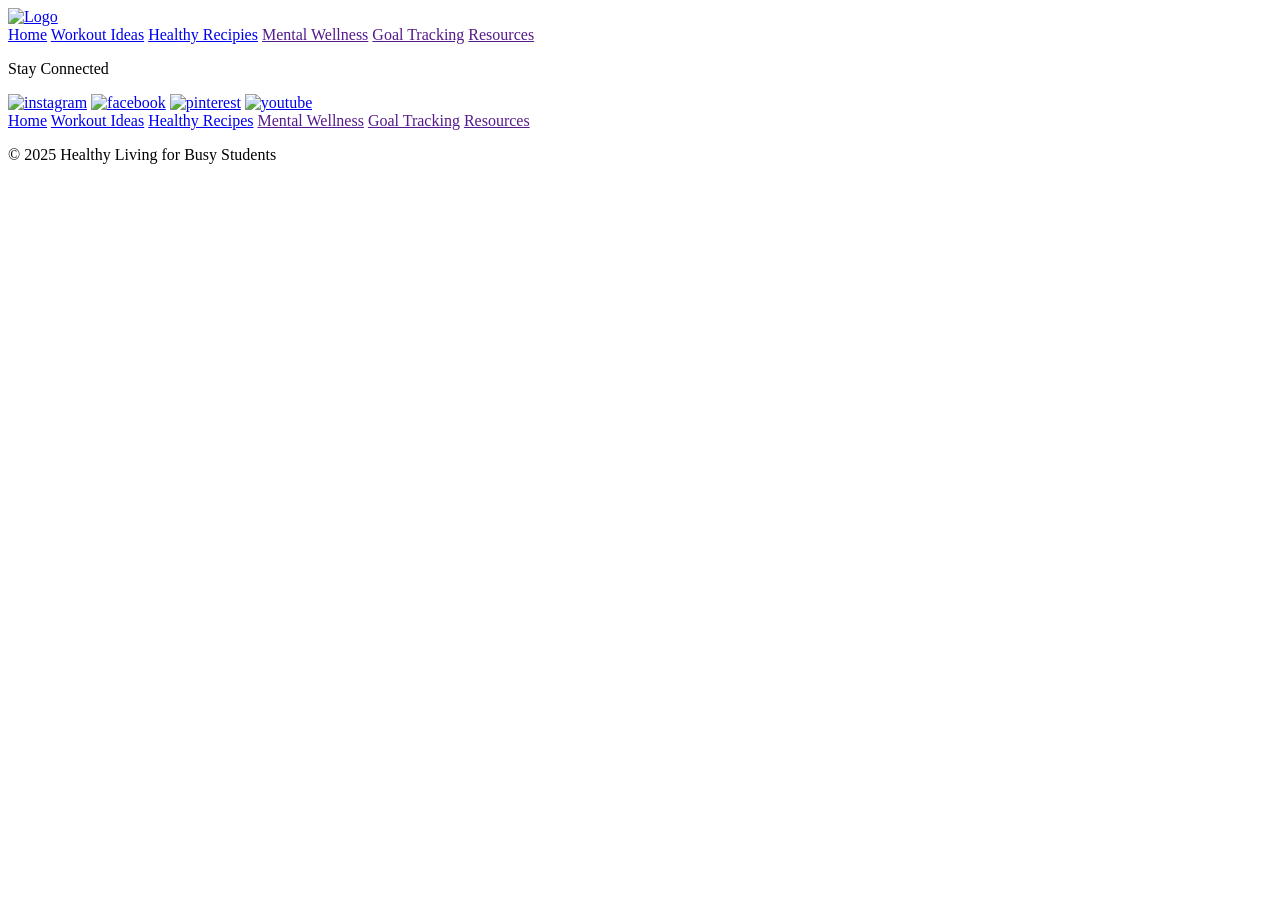
==== recipes.html @ 2e321d7a "more aligned with her wireframes" ====
<!DOCTYPE html>
<html lang="en">
<head>
    <meta charset="UTF-8">
    <meta name="viewport" content="width=device-width, initial-scale=1.0">
    <title>Document</title>
</head>
<body>
    <header>
            <a href="index.html" id="logo">
                <img src="images/logo.png" alt="Logo" class="logo">
            </a>
            <nav>
                <a href="index.html">Home</a>
                <a href="workout.html">Workout Ideas</a>
                <a href="recipes.html">Healthy Recipies</a>
                <a href="">Mental Wellness</a>
                <a href="">Goal Tracking</a>
                <a href="">Resources</a>
            </nav>
    </header>
    <main>
        
    </main>
    <footer>
        <div class="social">
            <p>Stay Connected</p>
            <a href="#" target="_blank"><img src="images/instagram.png" alt="instagram"></a>
            <a href="#" target="_blank"><img src="images/facebook.png" alt="facebook"></a>
            <a href="#" target="_blank"><img src="images/pinterest.png" alt="pinterest"></a>
            <a href="#" target="_blank"><img src="images/youtube.png" alt="youtube"></a>
        </div>
        <nav>
            <a href="index.html">Home</a>
            <a href="workout.html">Workout Ideas</a>
            <a href="recipes.html">Healthy Recipes</a>
            <a href="">Mental Wellness</a>
            <a href="">Goal Tracking</a>
            <a href="">Resources</a>
        </nav>
        <p>&copy; 2025 Healthy Living for Busy Students</p>
    </footer>
</body>
</html>
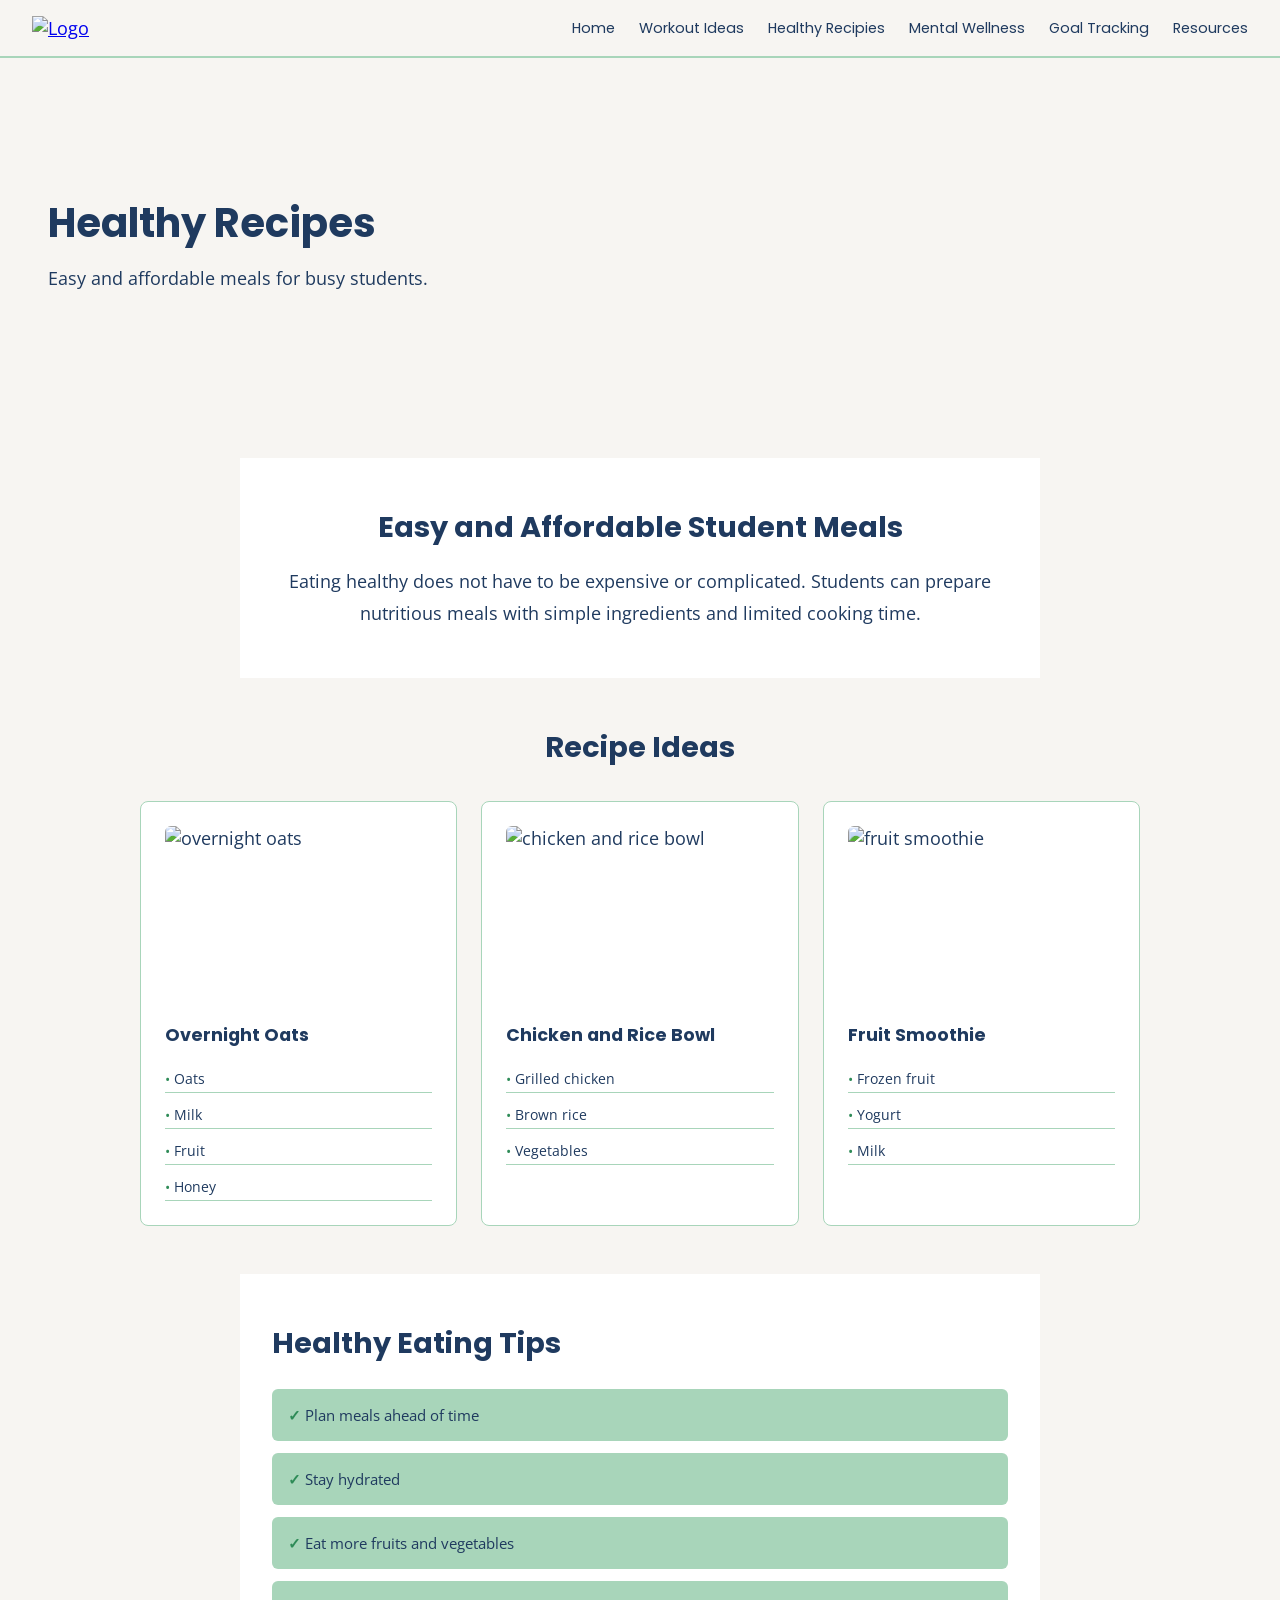
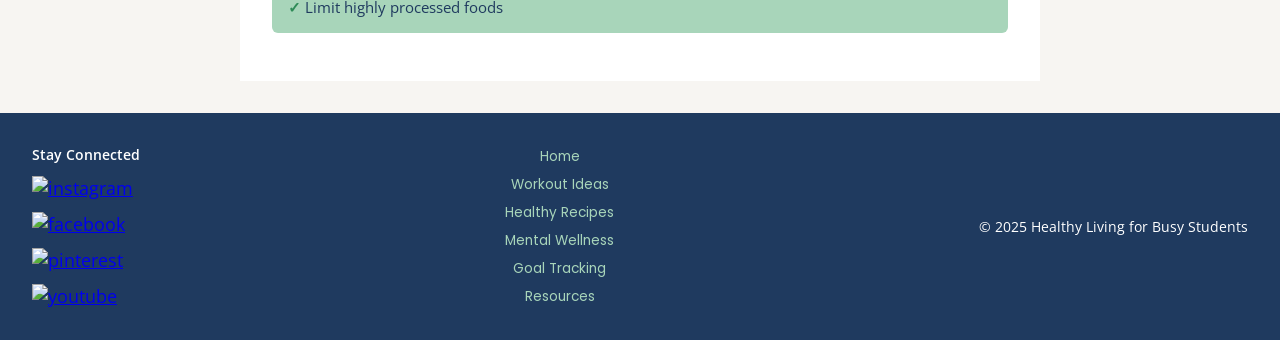
==== commit a5368989: "I got carried away" ====
--- a/recipes.html
+++ b/recipes.html
@@ -4,11 +4,12 @@
     <meta charset="UTF-8">
     <meta name="viewport" content="width=device-width, initial-scale=1.0">
     <title>Document</title>
+    <link rel="stylesheet" href="styles.css">
 </head>
 <body>
     <header>
             <a href="index.html" id="logo">
-                <img src="images/logo.png" alt="Logo" class="logo">
+                <img src="images\Homepage - Healthy receipes logo.jpeg" alt="Logo" class="logo">
             </a>
             <nav>
                 <a href="index.html">Home</a>
@@ -20,7 +21,59 @@
             </nav>
     </header>
     <main>
-        
+        <section id="hero">
+            <div id="hero-msg">
+                <h1>Healthy Recipes</h1>
+                <p>Easy and affordable meals for busy students.</p>
+            </div>
+        </section>
+    
+        <section id="intro">
+            <h2>Easy and Affordable Student Meals</h2>
+            <p>Eating healthy does not have to be expensive or complicated. Students can prepare nutritious meals with simple ingredients and limited cooking time.</p>
+        </section>
+        <section id="recipes">
+            <h2>Recipe Ideas</h2>
+            <div id="recipe-cards">
+                <div class="recipe-card">
+                    <img src="images/Homepage - Healthy receipes logo.jpeg" alt="overnight oats" class="card-img">
+                    <h3>Overnight Oats</h3>
+                    <ul>
+                        <li>Oats</li>
+                        <li>Milk</li>
+                        <li>Fruit</li>
+                        <li>Honey</li>
+                    </ul>
+                </div>
+                <div class="recipe-card">
+                    <img src="images/Homepage - Healthy receipes logo.jpeg" alt="chicken and rice bowl" class="card-img">
+                    <h3>Chicken and Rice Bowl</h3>
+                    <ul>
+                        <li>Grilled chicken</li>
+                        <li>Brown rice</li>
+                        <li>Vegetables</li>
+                    </ul>
+                </div>
+                <div class="recipe-card">
+                    <img src="images/Homepage - Healthy receipes logo.jpeg" alt="fruit smoothie" class="card-img">
+                    <h3>Fruit Smoothie</h3>
+                    <ul>
+                        <li>Frozen fruit</li>
+                        <li>Yogurt</li>
+                        <li>Milk</li>
+                    </ul>
+                </div>
+            </div>
+        </section>
+        <section id="tips">
+            <h2>Healthy Eating Tips</h2>
+            <ul>
+                <li>Plan meals ahead of time</li>
+                <li>Stay hydrated</li>
+                <li>Eat more fruits and vegetables</li>
+                <li>Limit highly processed foods</li>
+            </ul>
+        </section>
     </main>
     <footer>
         <div class="social">
--- a/styles.css
+++ b/styles.css
@@ -0,0 +1,482 @@
+@import url('https://fonts.googleapis.com/css2?family=Poppins:wght@400;600;700&family=Open+Sans:wght@400;500&display=swap');
+
+:root {
+    --green: #2E8B57;
+    --navy: #1F3A5F;
+    --light-green: #A8D5BA;
+    --cream: #F7F5F2;
+}
+
+* {
+    margin: 0;
+    padding: 0;
+    box-sizing: border-box;
+}
+
+body {
+    background-color: var(--cream);
+    font-family: 'Open Sans', sans-serif;
+    font-size: 18px;
+    color: var(--navy);
+}
+
+h1, h2, h3 {
+    font-family: 'Poppins', sans-serif;
+}
+
+header {
+    background-color: var(--cream);
+    display: flex;
+    justify-content: space-between;
+    align-items: center;
+    padding: 1rem 2rem;
+    border-bottom: 2px solid var(--light-green);
+}
+
+.logo {
+    width: 80px;
+}
+
+nav {
+    display: flex;
+    gap: 1.5rem;
+    align-items: center;
+}
+
+nav a {
+    color: var(--navy);
+    text-decoration: none;
+    font-family: 'Poppins', sans-serif;
+    font-size: 0.9rem;
+}
+
+nav a:hover {
+    color: var(--green);
+    border-bottom: 2px solid var(--green);
+}
+
+#hero {
+    display: grid;
+    grid-template-columns: 1fr 1fr;
+    min-height: 400px;
+    align-items: center;
+}
+
+#hero-img {
+    width: 100%;
+    height: 400px;
+    object-fit: cover;
+}
+
+#hero-msg {
+    padding: 3rem;
+}
+
+#hero-msg h1 {
+    font-size: 2.5rem;
+    color: var(--navy);
+    margin-bottom: 1rem;
+    line-height: 1.2;
+}
+
+#hero-msg p {
+    margin-bottom: 1.5rem;
+    color: var(--navy);
+    line-height: 1.7;
+}
+
+.btn {
+    background-color: var(--navy);
+    color: white;
+    padding: 0.75rem 2rem;
+    text-decoration: none;
+    border-radius: 4px;
+    font-family: 'Poppins', sans-serif;
+    font-size: 0.9rem;
+}
+
+.btn:hover {
+    background-color: var(--green);
+}
+
+#why {
+    padding: 3rem 2rem;
+    background-color: white;
+}
+
+#why h2 {
+    text-align: center;
+    font-size: 1.8rem;
+    margin-bottom: 2rem;
+    color: var(--navy);
+}
+
+#why-content {
+    display: grid;
+    grid-template-columns: 1fr 1fr;
+    gap: 2rem;
+    align-items: center;
+    max-width: 1000px;
+    margin: 0 auto;
+}
+
+#why-content p {
+    line-height: 1.8;
+}
+
+#why-content img {
+    width: 100%;
+    border-radius: 8px;
+}
+
+#topics {
+    padding: 3rem 2rem;
+    background-color: var(--cream);
+}
+
+#topics h2 {
+    text-align: center;
+    font-size: 1.8rem;
+    margin-bottom: 2rem;
+    color: var(--navy);
+}
+
+#cards {
+    display: grid;
+    grid-template-columns: repeat(4, 1fr);
+    gap: 1.5rem;
+    max-width: 1200px;
+    margin: 0 auto;
+}
+
+.card {
+    background-color: white;
+    border-radius: 8px;
+    padding: 1rem;
+    border: 1px solid var(--light-green);
+    display: flex;
+    flex-direction: column;
+    gap: 0.75rem;
+}
+
+.card-img {
+    width: 100%;
+    height: 180px;
+    object-fit: cover;
+    border-radius: 6px;
+}
+
+.card h3 {
+    color: var(--navy);
+    font-size: 1.1rem;
+}
+
+.card p {
+    font-size: 0.9rem;
+    line-height: 1.6;
+    flex: 1;
+}
+
+.card .btn {
+    text-align: center;
+    display: block;
+}
+
+footer {
+    background-color: var(--navy);
+    color: white;
+    display: flex;
+    justify-content: space-between;
+    align-items: center;
+    padding: 2rem;
+    margin-top: 2rem;
+    flex-wrap: wrap;
+    gap: 1rem;
+}
+
+footer p {
+    font-size: 0.9rem;
+    color: white;
+}
+
+footer nav {
+    display: flex;
+    flex-direction: column;
+    gap: 0.5rem;
+    align-items: center;
+}
+
+footer nav a {
+    color: var(--light-green);
+    text-decoration: none;
+    font-size: 0.85rem;
+}
+
+footer nav a:hover {
+    color: white;
+}
+
+.social {
+    display: flex;
+    flex-direction: column;
+    align-items: flex-start;
+    gap: 0.75rem;
+}
+
+.social p {
+    font-size: 0.9rem;
+    font-weight: 600;
+}
+
+.social div {
+    display: flex;
+    gap: 0.75rem;
+}
+
+.social img {
+    width: 30px;
+    height: 30px;
+}
+
+#why-exercise {
+    display: grid;
+    grid-template-columns: 1fr 1fr;
+    gap: 2rem;
+    padding: 3rem 2rem;
+    align-items: center;
+    background-color: white;
+}
+
+#why-exercise h2 {
+    font-size: 1.8rem;
+    color: var(--navy);
+    margin-bottom: 1rem;
+}
+
+#why-exercise p {
+    line-height: 1.8;
+}
+
+#why-exercise img {
+    width: 100%;
+    border-radius: 8px;
+}
+
+#workouts {
+    padding: 3rem 2rem;
+    background-color: var(--cream);
+}
+
+#workouts h2 {
+    text-align: center;
+    font-size: 1.8rem;
+    color: var(--navy);
+    margin-bottom: 2rem;
+}
+
+#workout-cards {
+    display: grid;
+    grid-template-columns: repeat(5, 1fr);
+    gap: 1rem;
+    max-width: 1200px;
+    margin: 0 auto;
+}
+
+.workout-card {
+    background-color: white;
+    border-radius: 8px;
+    padding: 1.5rem 1rem;
+    text-align: center;
+    border: 1px solid var(--light-green);
+    display: flex;
+    flex-direction: column;
+    align-items: center;
+    gap: 0.5rem;
+}
+
+.workout-icon {
+    width: 80px;
+    height: 80px;
+    object-fit: cover;
+    border-radius: 50%;
+}
+
+.workout-card h3 {
+    color: var(--navy);
+    font-size: 1rem;
+}
+
+.workout-card p {
+    font-size: 0.85rem;
+    color: var(--navy);
+}
+
+#tips {
+    padding: 3rem 2rem;
+    background-color: white;
+    max-width: 800px;
+    margin: 0 auto;
+}
+
+#tips h2 {
+    font-size: 1.8rem;
+    color: var(--navy);
+    margin-bottom: 1.5rem;
+}
+
+#tips ul {
+    list-style: none;
+    display: flex;
+    flex-direction: column;
+    gap: 0.75rem;
+}
+
+#tips ul li {
+    padding: 1rem;
+    background-color: var(--light-green);
+    border-radius: 6px;
+    color: var(--navy);
+    font-size: 0.95rem;
+}
+
+#tips ul li::before {
+    content: "✓ ";
+    font-weight: 600;
+    color: var(--green);
+}
+
+#recipes {
+    padding: 3rem 2rem;
+    background-color: var(--cream);
+}
+
+#recipes h2 {
+    text-align: center;
+    font-size: 1.8rem;
+    color: var(--navy);
+    margin-bottom: 2rem;
+}
+
+#recipe-cards {
+    display: grid;
+    grid-template-columns: repeat(3, 1fr);
+    gap: 1.5rem;
+    max-width: 1000px;
+    margin: 0 auto;
+}
+
+.recipe-card {
+    background-color: white;
+    border-radius: 8px;
+    padding: 1.5rem;
+    border: 1px solid var(--light-green);
+    display: flex;
+    flex-direction: column;
+    gap: 1rem;
+}
+
+.recipe-card img {
+    width: 100%;
+    height: 180px;
+    object-fit: cover;
+    border-radius: 6px;
+}
+
+.recipe-card h3 {
+    color: var(--navy);
+    font-size: 1.1rem;
+}
+
+.recipe-card ul {
+    list-style: none;
+    display: flex;
+    flex-direction: column;
+    gap: 0.4rem;
+}
+
+.recipe-card ul li {
+    font-size: 0.9rem;
+    color: var(--navy);
+    padding: 0.3rem 0;
+    border-bottom: 1px solid var(--light-green);
+}
+
+.recipe-card ul li::before {
+    content: "• ";
+    color: var(--green);
+}
+
+#intro {
+    padding: 3rem 2rem;
+    background-color: white;
+    max-width: 800px;
+    margin: 0 auto;
+    text-align: center;
+}
+
+#intro h2 {
+    font-size: 1.8rem;
+    color: var(--navy);
+    margin-bottom: 1rem;
+}
+
+#intro p {
+    line-height: 1.8;
+    color: var(--navy);
+}
+
+@media screen and (max-width: 768px) {
+    header {
+        flex-direction: column;
+        gap: 1rem;
+        text-align: center;
+    }
+
+    nav {
+        flex-wrap: wrap;
+        justify-content: center;
+        gap: 0.75rem;
+    }
+
+    #hero {
+        grid-template-columns: 1fr;
+    }
+
+    #hero-img {
+        height: 250px;
+    }
+
+    #hero-msg {
+        padding: 2rem 1rem;
+    }
+
+    #why-content {
+        grid-template-columns: 1fr;
+    }
+
+    #cards {
+        grid-template-columns: repeat(2, 1fr);
+    }
+
+    #workout-cards {
+        grid-template-columns: repeat(2, 1fr);
+    }
+
+    #recipe-cards {
+        grid-template-columns: 1fr;
+    }
+
+    #why-exercise {
+        grid-template-columns: 1fr;
+    }
+
+    footer {
+        flex-direction: column;
+        align-items: center;
+        text-align: center;
+    }
+
+    .social {
+        align-items: center;
+    }
+}
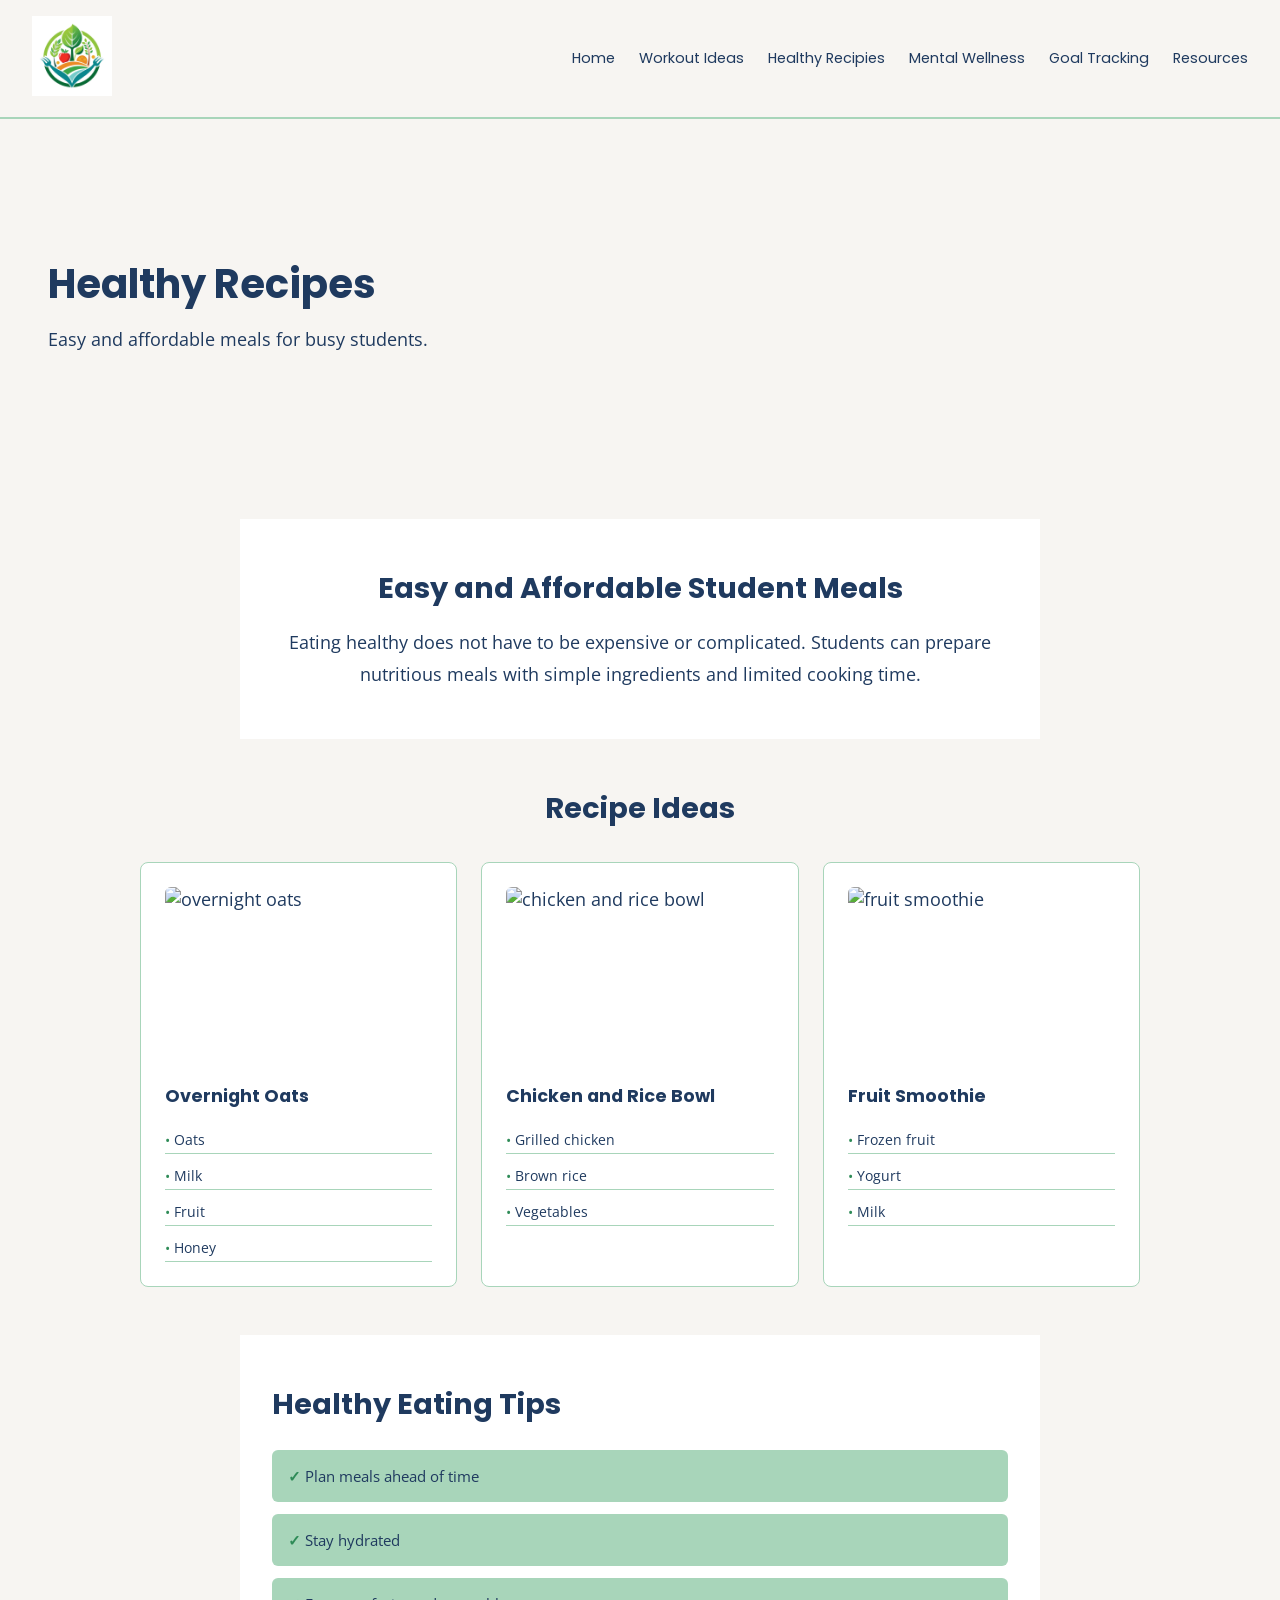
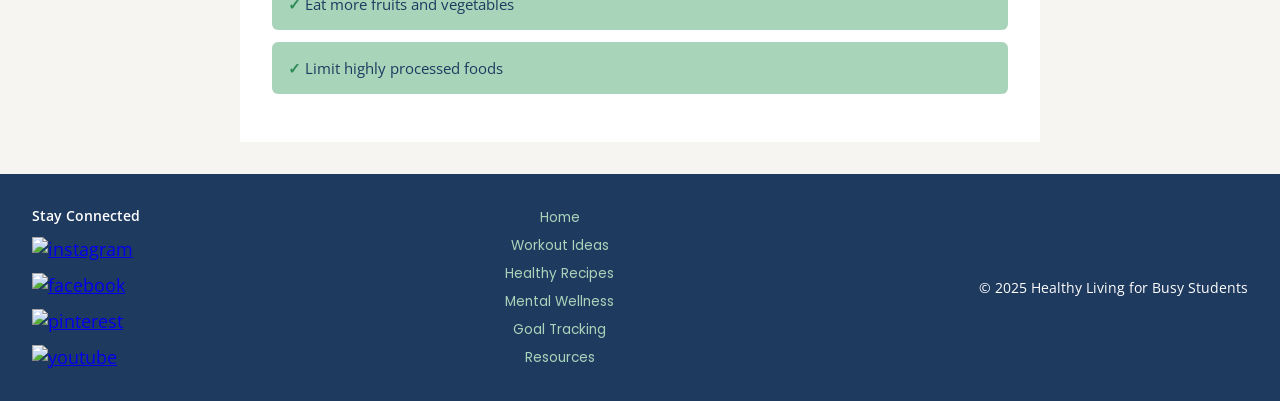
==== commit a50053d8: "all images now fixed" ====
--- a/recipes.html
+++ b/recipes.html
@@ -9,7 +9,7 @@
 <body>
     <header>
             <a href="index.html" id="logo">
-                <img src="images\Homepage - Healthy receipes logo.jpeg" alt="Logo" class="logo">
+                <img src="images/Homepage-Healthyreceipeslogo.jpeg" alt="Logo" class="logo">
             </a>
             <nav>
                 <a href="index.html">Home</a>
--- a/styles.css
+++ b/styles.css
@@ -239,8 +239,6 @@
 }
 
 #why-exercise {
-    display: grid;
-    grid-template-columns: 1fr 1fr;
     gap: 2rem;
     padding: 3rem 2rem;
     align-items: center;
@@ -255,11 +253,6 @@
 
 #why-exercise p {
     line-height: 1.8;
-}
-
-#why-exercise img {
-    width: 100%;
-    border-radius: 8px;
 }
 
 #workouts {
@@ -425,6 +418,38 @@
     color: var(--navy);
 }
 
+#hero-full {
+    position: relative;
+    text-align: center;
+}
+
+#hero-full img {
+    width: 100%;
+    height: 350px;
+    object-fit: cover;
+    display: block;
+}
+
+#hero-full #hero-msg {
+    position: absolute;
+    top: 50%;
+    left: 50%;
+    transform: translate(-50%, -50%);
+    color: white;
+    text-shadow: 2px 2px 6px black;
+    width: 100%;
+}
+
+#hero-full #hero-msg h1 {
+    color: white;
+    font-size: 3rem;
+}
+
+#hero-full #hero-msg p {
+    color: white;
+    font-size: 1.2rem;
+}
+
 @media screen and (max-width: 768px) {
     header {
         flex-direction: column;
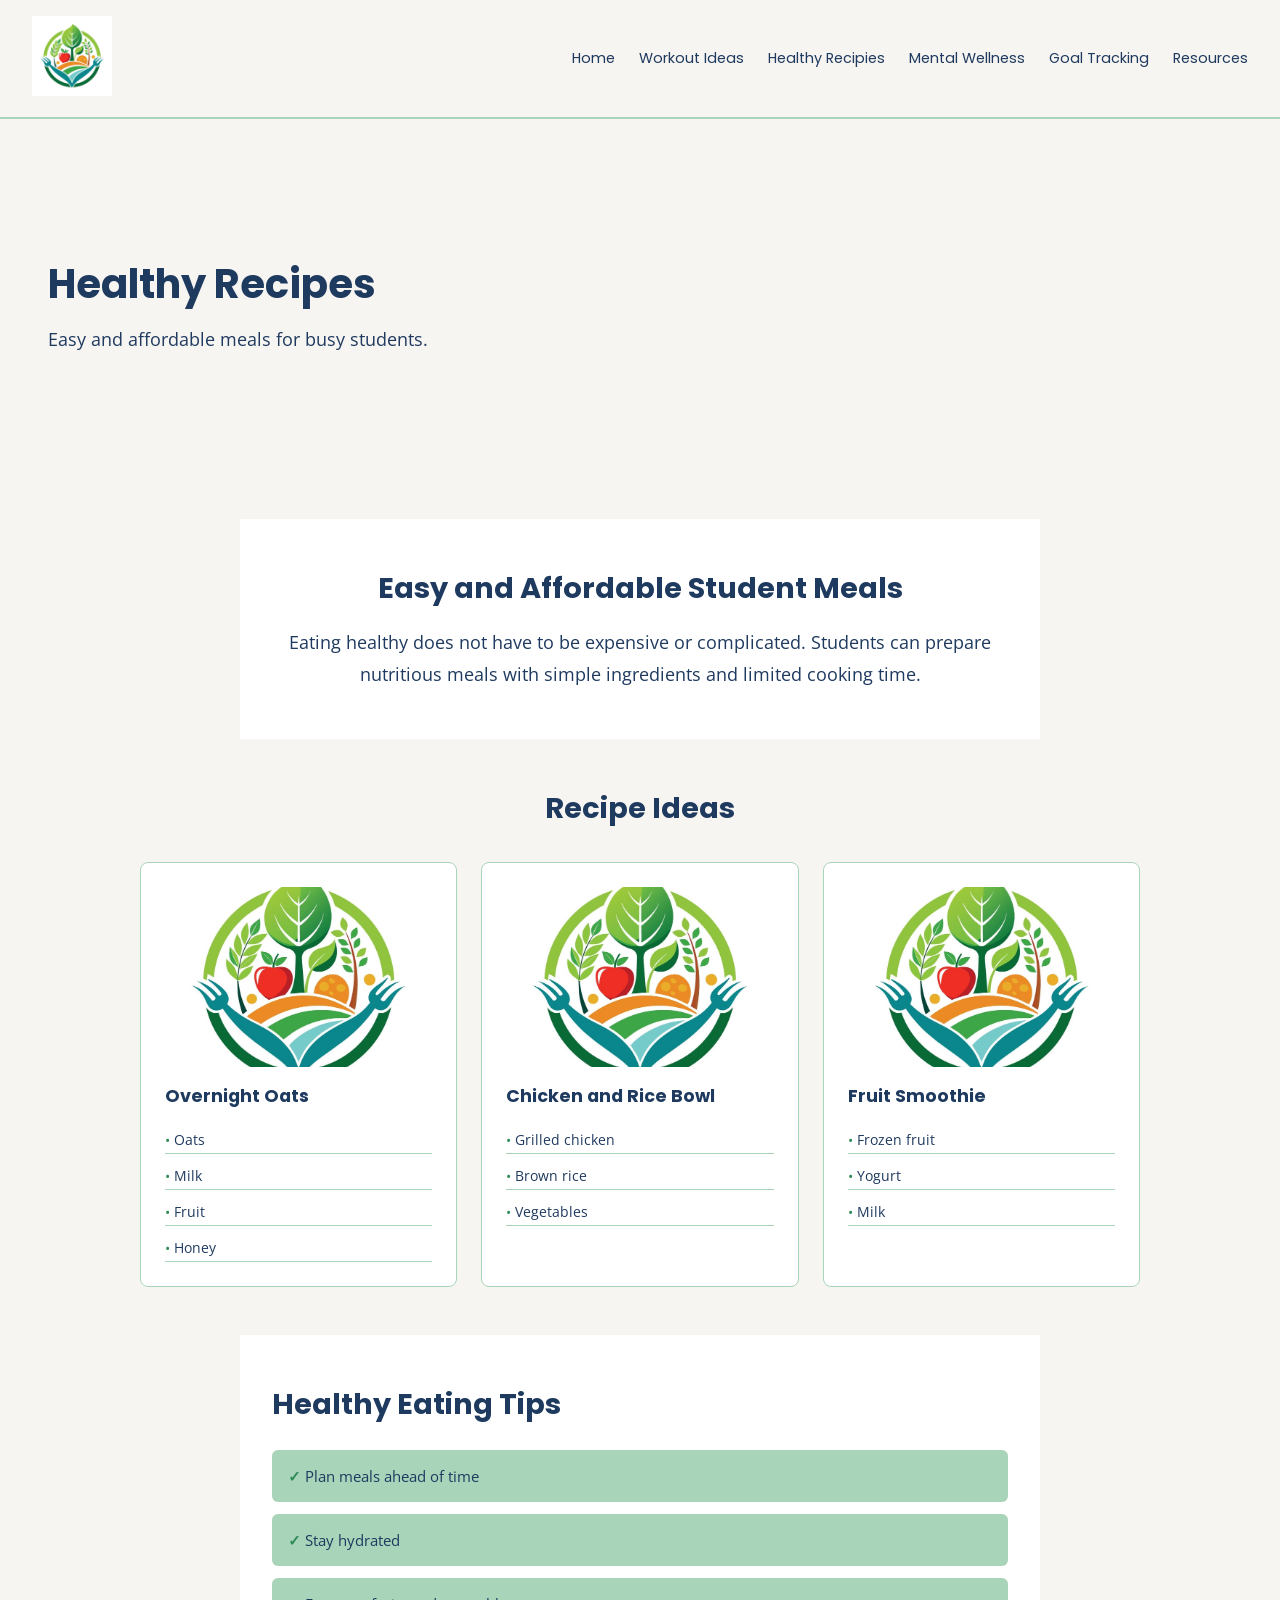
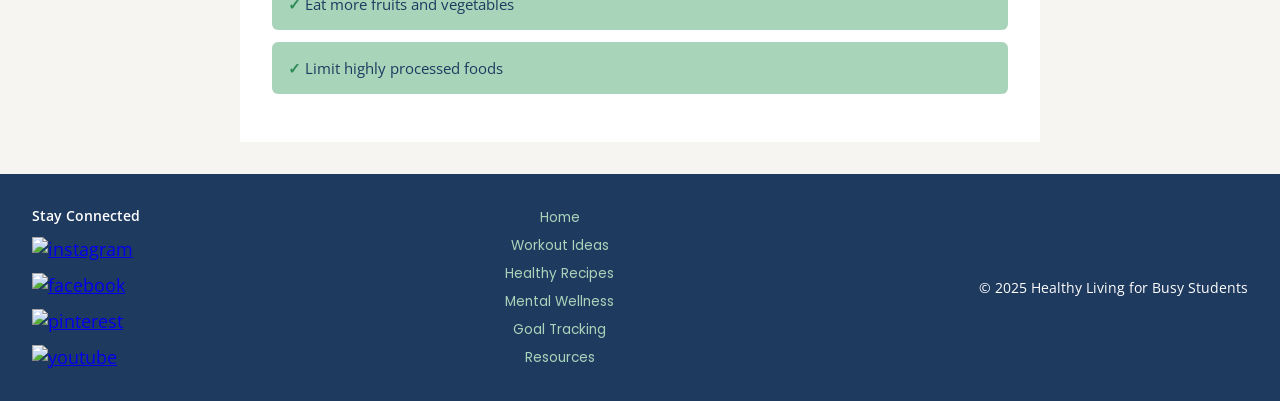
==== commit 244718b6: "Update recipes.html" ====
--- a/recipes.html
+++ b/recipes.html
@@ -36,7 +36,7 @@
             <h2>Recipe Ideas</h2>
             <div id="recipe-cards">
                 <div class="recipe-card">
-                    <img src="images/Homepage - Healthy receipes logo.jpeg" alt="overnight oats" class="card-img">
+                    <img src="images/Homepage-Healthyreceipeslogo.jpeg" alt="overnight oats" class="card-img">
                     <h3>Overnight Oats</h3>
                     <ul>
                         <li>Oats</li>
@@ -46,7 +46,7 @@
                     </ul>
                 </div>
                 <div class="recipe-card">
-                    <img src="images/Homepage - Healthy receipes logo.jpeg" alt="chicken and rice bowl" class="card-img">
+                    <img src="images/Homepage-Healthyreceipeslogo.jpeg" alt="chicken and rice bowl" class="card-img">
                     <h3>Chicken and Rice Bowl</h3>
                     <ul>
                         <li>Grilled chicken</li>
@@ -55,7 +55,7 @@
                     </ul>
                 </div>
                 <div class="recipe-card">
-                    <img src="images/Homepage - Healthy receipes logo.jpeg" alt="fruit smoothie" class="card-img">
+                    <img src="images/Homepage-Healthyreceipeslogo.jpeg" alt="fruit smoothie" class="card-img">
                     <h3>Fruit Smoothie</h3>
                     <ul>
                         <li>Frozen fruit</li>
